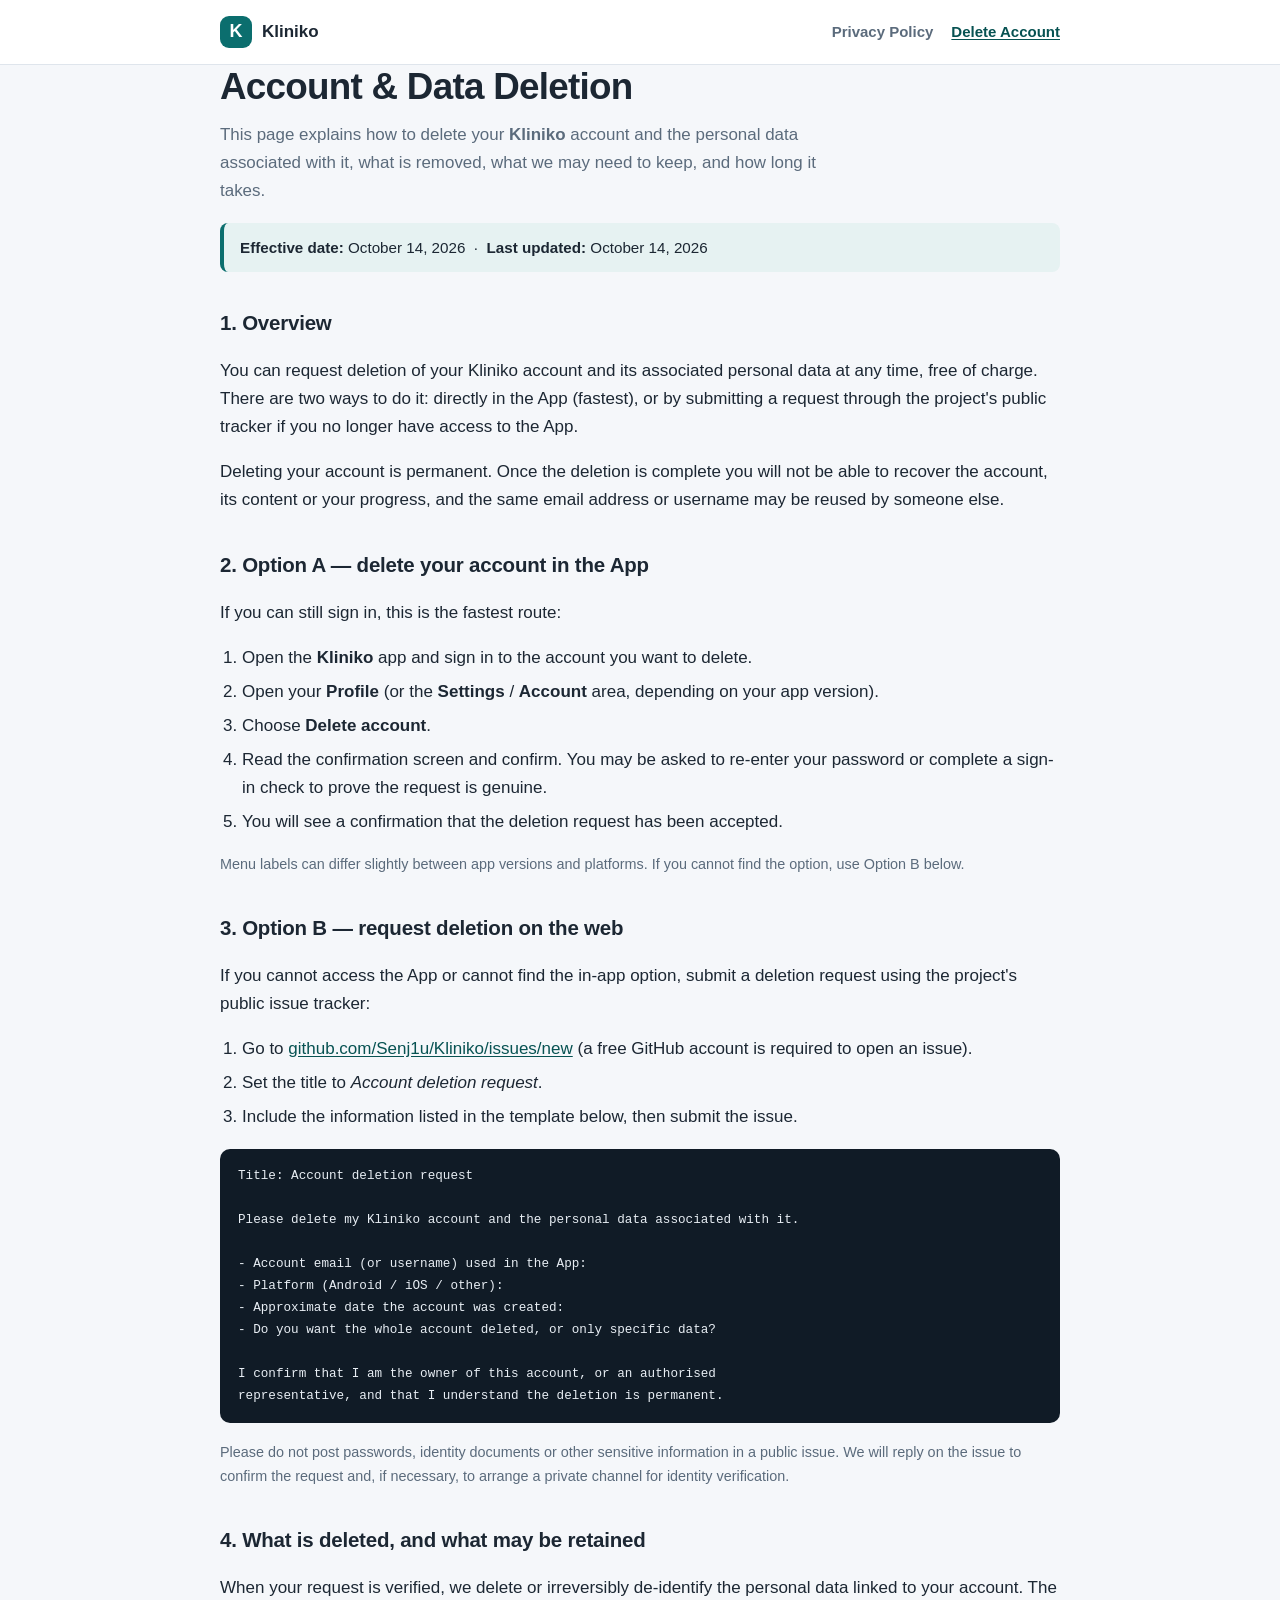
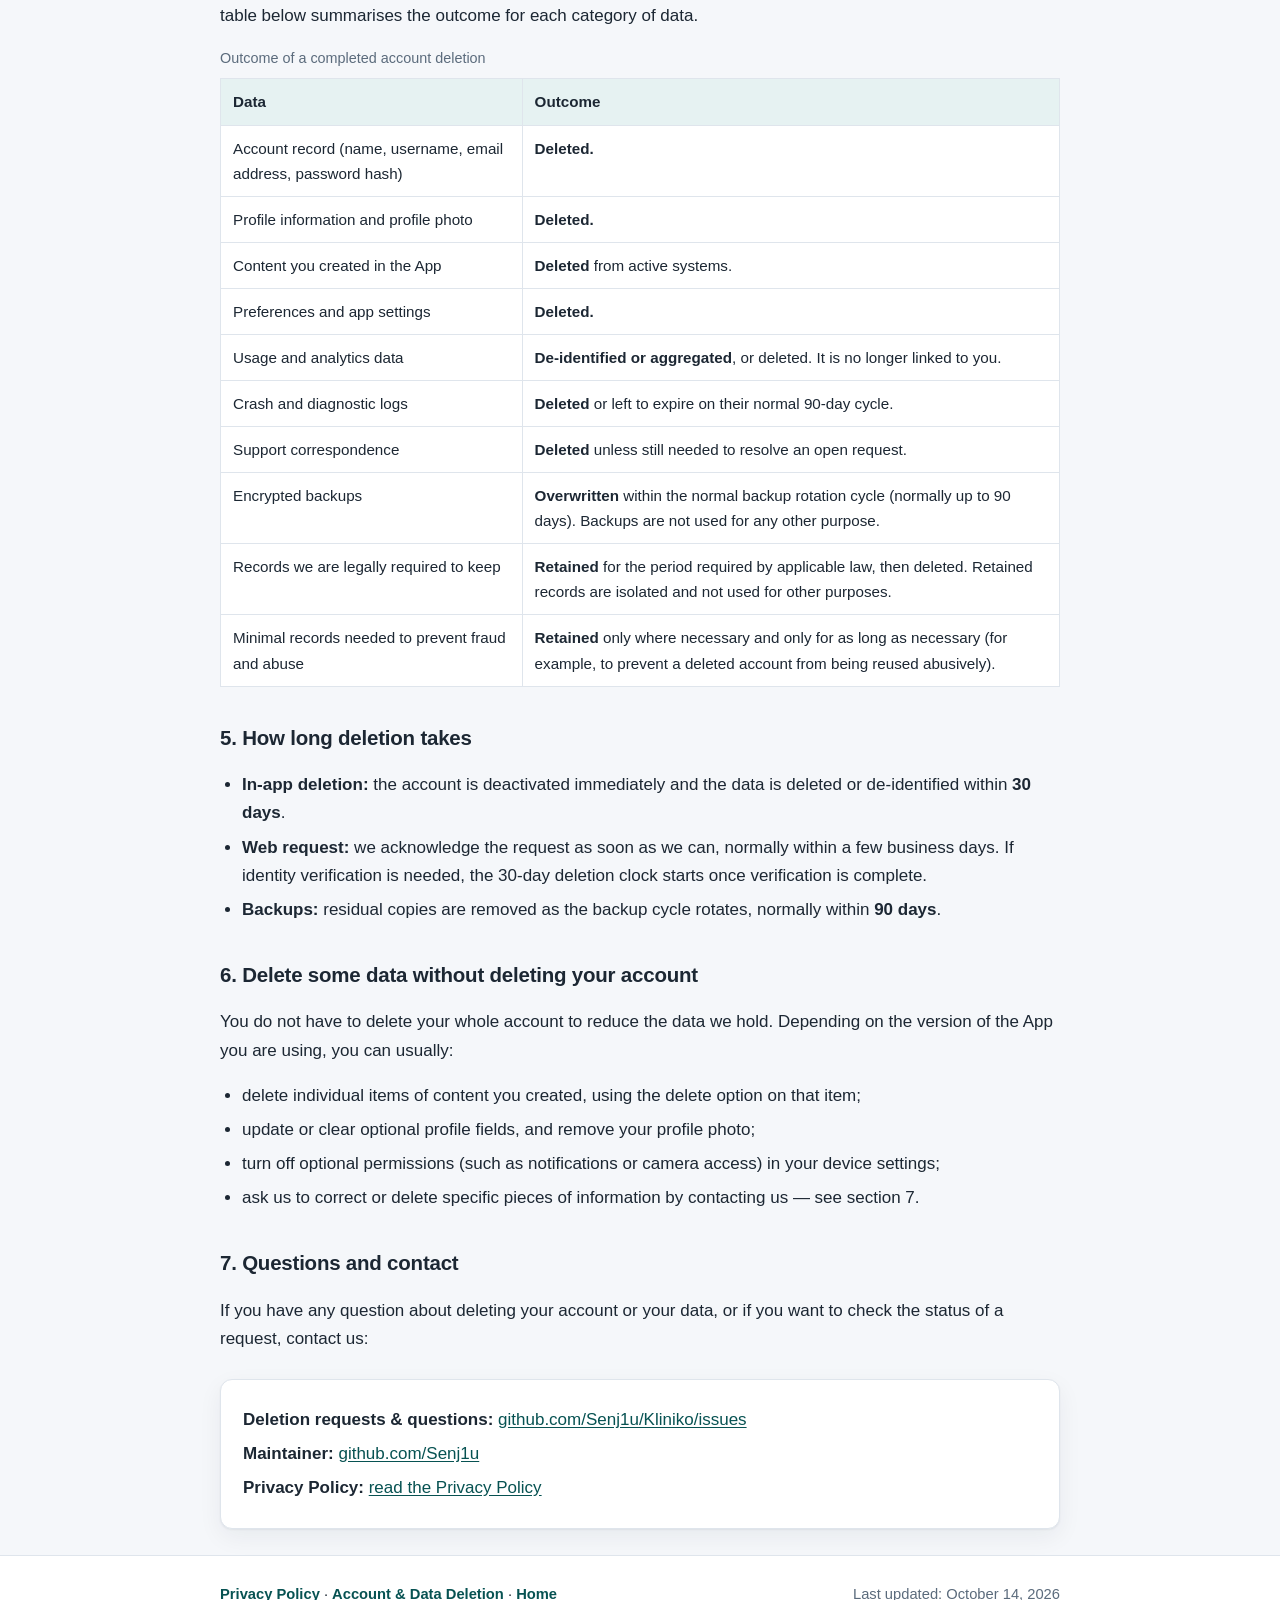
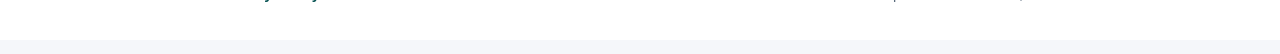
==== delete-account.html @ 3fe558e6 "Add legal pages and GitHub Pages deployment workflow Publishes the Kliniko legal documents as a stat" ====
<!DOCTYPE html>
<html lang="en">
<head>
  <meta charset="utf-8" />
  <meta name="viewport" content="width=device-width, initial-scale=1" />
  <title>Account &amp; Data Deletion &mdash; Kliniko</title>
  <meta name="description" content="How to delete your Kliniko account and personal data: in-app steps, web request instructions, what is deleted, what is retained, and how long it takes." />
  <link rel="stylesheet" href="assets/style.css" />
</head>
<body>
  <a class="skip-link" href="#main">Skip to content</a>

  <header class="site-header">
    <div class="wrap">
      <a class="brand" href="index.html">
        <span class="brand-mark" aria-hidden="true">K</span>
        <span class="brand-name">Kliniko</span>
      </a>
      <nav class="site-nav" aria-label="Legal documents">
        <a href="privacy.html">Privacy Policy</a>
        <a href="delete-account.html" aria-current="page">Delete Account</a>
      </nav>
    </div>
  </header>

  <main id="main" class="wrap">
    <h1>Account &amp; Data Deletion</h1>
    <p class="lede">
      This page explains how to delete your <strong>Kliniko</strong> account and the personal data
      associated with it, what is removed, what we may need to keep, and how long it takes.
    </p>

    <div class="meta">
      <p>
        <strong>Effective date:</strong> October 14, 2026 &nbsp;&middot;&nbsp;
        <strong>Last updated:</strong> October 14, 2026
      </p>
    </div>

    <h2 id="overview">1. Overview</h2>
    <p>
      You can request deletion of your Kliniko account and its associated personal data at any time,
      free of charge. There are two ways to do it: directly in the App (fastest), or by submitting a
      request through the project's public tracker if you no longer have access to the App.
    </p>
    <p>
      Deleting your account is permanent. Once the deletion is complete you will not be able to
      recover the account, its content or your progress, and the same email address or username may
      be reused by someone else.
    </p>

    <h2 id="in-app">2. Option A &mdash; delete your account in the App</h2>
    <p>If you can still sign in, this is the fastest route:</p>
    <ol>
      <li>Open the <strong>Kliniko</strong> app and sign in to the account you want to delete.</li>
      <li>Open your <strong>Profile</strong> (or the <strong>Settings</strong> / <strong>Account</strong>
        area, depending on your app version).</li>
      <li>Choose <strong>Delete account</strong>.</li>
      <li>Read the confirmation screen and confirm. You may be asked to re-enter your password or
        complete a sign-in check to prove the request is genuine.</li>
      <li>You will see a confirmation that the deletion request has been accepted.</li>
    </ol>
    <p class="muted">
      Menu labels can differ slightly between app versions and platforms. If you cannot find the
      option, use Option B below.
    </p>

    <h2 id="web-request">3. Option B &mdash; request deletion on the web</h2>
    <p>
      If you cannot access the App or cannot find the in-app option, submit a deletion request using
      the project's public issue tracker:
    </p>
    <ol>
      <li>Go to
        <a href="https://github.com/Senj1u/Kliniko/issues/new" rel="noopener">github.com/Senj1u/Kliniko/issues/new</a>
        (a free GitHub account is required to open an issue).</li>
      <li>Set the title to <em>Account deletion request</em>.</li>
      <li>Include the information listed in the template below, then submit the issue.</li>
    </ol>

    <pre><code>Title: Account deletion request

Please delete my Kliniko account and the personal data associated with it.

- Account email (or username) used in the App:
- Platform (Android / iOS / other):
- Approximate date the account was created:
- Do you want the whole account deleted, or only specific data?

I confirm that I am the owner of this account, or an authorised
representative, and that I understand the deletion is permanent.</code></pre>

    <p class="muted">
      Please do not post passwords, identity documents or other sensitive information in a public
      issue. We will reply on the issue to confirm the request and, if necessary, to arrange a
      private channel for identity verification.
    </p>

    <h2 id="what-is-deleted">4. What is deleted, and what may be retained</h2>
    <p>
      When your request is verified, we delete or irreversibly de-identify the personal data linked
      to your account. The table below summarises the outcome for each category of data.
    </p>
    <table>
      <caption>Outcome of a completed account deletion</caption>
      <thead>
        <tr>
          <th scope="col">Data</th>
          <th scope="col">Outcome</th>
        </tr>
      </thead>
      <tbody>
        <tr>
          <td>Account record (name, username, email address, password hash)</td>
          <td><strong>Deleted.</strong></td>
        </tr>
        <tr>
          <td>Profile information and profile photo</td>
          <td><strong>Deleted.</strong></td>
        </tr>
        <tr>
          <td>Content you created in the App</td>
          <td><strong>Deleted</strong> from active systems.</td>
        </tr>
        <tr>
          <td>Preferences and app settings</td>
          <td><strong>Deleted.</strong></td>
        </tr>
        <tr>
          <td>Usage and analytics data</td>
          <td><strong>De-identified or aggregated</strong>, or deleted. It is no longer linked to you.</td>
        </tr>
        <tr>
          <td>Crash and diagnostic logs</td>
          <td><strong>Deleted</strong> or left to expire on their normal 90-day cycle.</td>
        </tr>
        <tr>
          <td>Support correspondence</td>
          <td><strong>Deleted</strong> unless still needed to resolve an open request.</td>
        </tr>
        <tr>
          <td>Encrypted backups</td>
          <td><strong>Overwritten</strong> within the normal backup rotation cycle (normally up to 90
            days). Backups are not used for any other purpose.</td>
        </tr>
        <tr>
          <td>Records we are legally required to keep</td>
          <td><strong>Retained</strong> for the period required by applicable law, then deleted.
            Retained records are isolated and not used for other purposes.</td>
        </tr>
        <tr>
          <td>Minimal records needed to prevent fraud and abuse</td>
          <td><strong>Retained</strong> only where necessary and only for as long as necessary
            (for example, to prevent a deleted account from being reused abusively).</td>
        </tr>
      </tbody>
    </table>

    <h2 id="timing">5. How long deletion takes</h2>
    <ul>
      <li><strong>In-app deletion:</strong> the account is deactivated immediately and the data is
        deleted or de-identified within <strong>30 days</strong>.</li>
      <li><strong>Web request:</strong> we acknowledge the request as soon as we can, normally within
        a few business days. If identity verification is needed, the 30-day deletion clock starts
        once verification is complete.</li>
      <li><strong>Backups:</strong> residual copies are removed as the backup cycle rotates, normally
        within <strong>90 days</strong>.</li>
    </ul>

    <h2 id="partial">6. Delete some data without deleting your account</h2>
    <p>
      You do not have to delete your whole account to reduce the data we hold. Depending on the
      version of the App you are using, you can usually:
    </p>
    <ul>
      <li>delete individual items of content you created, using the delete option on that item;</li>
      <li>update or clear optional profile fields, and remove your profile photo;</li>
      <li>turn off optional permissions (such as notifications or camera access) in your device
        settings;</li>
      <li>ask us to correct or delete specific pieces of information by contacting us &mdash; see
        section 7.</li>
    </ul>

    <h2 id="contact">7. Questions and contact</h2>
    <p>
      If you have any question about deleting your account or your data, or if you want to check the
      status of a request, contact us:
    </p>
    <div class="panel">
      <ul class="link-list">
        <li><strong>Deletion requests &amp; questions:</strong>
          <a href="https://github.com/Senj1u/Kliniko/issues" rel="noopener">github.com/Senj1u/Kliniko/issues</a></li>
        <li><strong>Maintainer:</strong>
          <a href="https://github.com/Senj1u" rel="noopener">github.com/Senj1u</a></li>
        <li><strong>Privacy Policy:</strong>
          <a href="privacy.html">read the Privacy Policy</a></li>
      </ul>
    </div>
  </main>

  <footer class="site-footer">
    <div class="wrap">
      <p>
        <a href="privacy.html">Privacy Policy</a>
        <span aria-hidden="true">&middot;</span>
        <a href="delete-account.html">Account &amp; Data Deletion</a>
        <span aria-hidden="true">&middot;</span>
        <a href="index.html">Home</a>
      </p>
      <p class="muted">Last updated: October 14, 2026</p>
    </div>
  </footer>
</body>
</html>
---- assets/style.css ----
/* Kliniko legal pages — shared stylesheet (self-contained, no external requests) */
:root {
  --bg: #f5f7fa;
  --surface: #ffffff;
  --text: #1c2733;
  --muted: #5b6b7c;
  --line: #dfe5ec;
  --accent: #0b6e6e;
  --accent-dark: #075252;
  --accent-soft: #e6f2f2;
  --radius: 12px;
  --shadow: 0 1px 2px rgba(16, 32, 48, .06), 0 8px 24px rgba(16, 32, 48, .06);
}

*, *::before, *::after { box-sizing: border-box; }

html { -webkit-text-size-adjust: 100%; scroll-behavior: smooth; }

body {
  margin: 0;
  background: var(--bg);
  color: var(--text);
  font-family: -apple-system, BlinkMacSystemFont, "Segoe UI", Roboto, "Helvetica Neue", Arial, sans-serif;
  font-size: 17px;
  line-height: 1.65;
}

.wrap { width: 100%; max-width: 880px; margin: 0 auto; padding: 0 20px; }

.skip-link {
  position: absolute; left: -9999px; top: 0;
  background: var(--accent); color: #fff; padding: 10px 16px; border-radius: 0 0 8px 0; z-index: 10;
}
.skip-link:focus { left: 0; }

a { color: var(--accent-dark); text-underline-offset: 2px; }
a:hover { color: var(--accent); }
a:focus-visible { outline: 3px solid var(--accent); outline-offset: 2px; border-radius: 3px; }

/* ---------- Header ---------- */
.site-header {
  background: var(--surface);
  border-bottom: 1px solid var(--line);
  position: sticky; top: 0; z-index: 5;
}
.site-header .wrap {
  display: flex; flex-wrap: wrap; align-items: center; justify-content: space-between;
  gap: 8px 20px; min-height: 64px;
}
.brand { display: inline-flex; align-items: center; gap: 10px; text-decoration: none; color: var(--text); font-weight: 700; }
.brand-mark {
  display: inline-grid; place-items: center;
  width: 32px; height: 32px; border-radius: 9px;
  background: var(--accent); color: #fff; font-size: 18px; font-weight: 700;
}
.site-nav { display: flex; flex-wrap: wrap; gap: 18px; }
.site-nav a { text-decoration: none; color: var(--muted); font-size: 15px; font-weight: 600; }
.site-nav a:hover, .site-nav a[aria-current="page"] { color: var(--accent-dark); text-decoration: underline; }

/* ---------- Layout ---------- */
main { padding: 36px 20px 56px; }
h1 { font-size: clamp(1.7rem, 4vw, 2.3rem); line-height: 1.2; margin: 0 0 12px; letter-spacing: -.02em; }
h2 { font-size: 1.28rem; margin: 34px 0 10px; letter-spacing: -.01em; }
h3 { font-size: 1.06rem; margin: 22px 0 8px; }
p, li { color: var(--text); }
ul, ol { padding-left: 22px; }
li { margin: 6px 0; }
.lede { font-size: 1.06rem; color: var(--muted); margin: 0 0 8px; max-width: 68ch; }
.muted { color: var(--muted); font-size: .9rem; }
hr { border: 0; border-top: 1px solid var(--line); margin: 34px 0; }

/* ---------- Cards (index) ---------- */
.cards { display: grid; grid-template-columns: repeat(auto-fit, minmax(260px, 1fr)); gap: 18px; margin: 28px 0 8px; }
.card {
  display: block; background: var(--surface); border: 1px solid var(--line);
  border-radius: var(--radius); padding: 22px; text-decoration: none; color: inherit;
  box-shadow: var(--shadow); transition: transform .12s ease, border-color .12s ease;
}
.card:hover { transform: translateY(-2px); border-color: var(--accent); }
.card h2 { margin: 0 0 8px; font-size: 1.15rem; color: var(--accent-dark); }
.card p { margin: 0 0 14px; color: var(--muted); font-size: .95rem; }
.card-cta { font-weight: 600; font-size: .95rem; color: var(--accent-dark); }

/* ---------- Panels / tables ---------- */
.panel {
  background: var(--surface); border: 1px solid var(--line);
  border-radius: var(--radius); padding: 20px 22px; margin: 26px 0; box-shadow: var(--shadow);
}
.panel > :first-child { margin-top: 0; }
.panel > :last-child { margin-bottom: 0; }
.link-list { list-style: none; padding: 0; margin: 12px 0 0; }
.link-list li { margin: 6px 0; word-break: break-word; }
.meta { background: var(--accent-soft); border-left: 4px solid var(--accent); padding: 12px 16px; border-radius: 8px; margin: 18px 0; }
.meta p { margin: 0; font-size: .95rem; }

.toc { background: var(--surface); border: 1px solid var(--line); border-radius: var(--radius); padding: 18px 22px; margin: 24px 0 8px; }
.toc h2 { margin: 0 0 10px; font-size: 1rem; text-transform: uppercase; letter-spacing: .06em; color: var(--muted); }
.toc ol { margin: 0; columns: 2; column-gap: 32px; font-size: .95rem; }

table { width: 100%; border-collapse: collapse; margin: 16px 0; font-size: .95rem; background: var(--surface); }
caption { text-align: left; font-size: .9rem; color: var(--muted); padding-bottom: 8px; }
th, td { border: 1px solid var(--line); padding: 10px 12px; text-align: left; vertical-align: top; }
th { background: var(--accent-soft); font-weight: 700; }

pre {
  background: #101b26; color: #e8eef4;
  padding: 16px 18px; border-radius: 10px; margin: 18px 0;
  overflow-x: auto; font-size: .86rem; line-height: 1.6;
}
pre code { font-family: ui-monospace, SFMono-Regular, Menlo, Consolas, "Liberation Mono", monospace; }
code { font-family: ui-monospace, SFMono-Regular, Menlo, Consolas, "Liberation Mono", monospace; font-size: .92em; }

/* ---------- Footer ---------- */
.site-footer { border-top: 1px solid var(--line); background: var(--surface); padding: 26px 0 34px; }
.site-footer .wrap { display: flex; flex-wrap: wrap; gap: 6px 16px; justify-content: space-between; align-items: baseline; }
.site-footer p { margin: 0; font-size: .92rem; }
.site-footer a { text-decoration: none; font-weight: 600; }

@media (max-width: 560px) {
  body { font-size: 16px; }
  .toc ol { columns: 1; }
  main { padding-top: 26px; }
}

@media print {
  .site-header, .site-footer, .toc, .skip-link { display: none; }
  body { background: #fff; font-size: 11pt; }
  .panel, .card { box-shadow: none; border-color: #bbb; }
  a { color: inherit; }
}
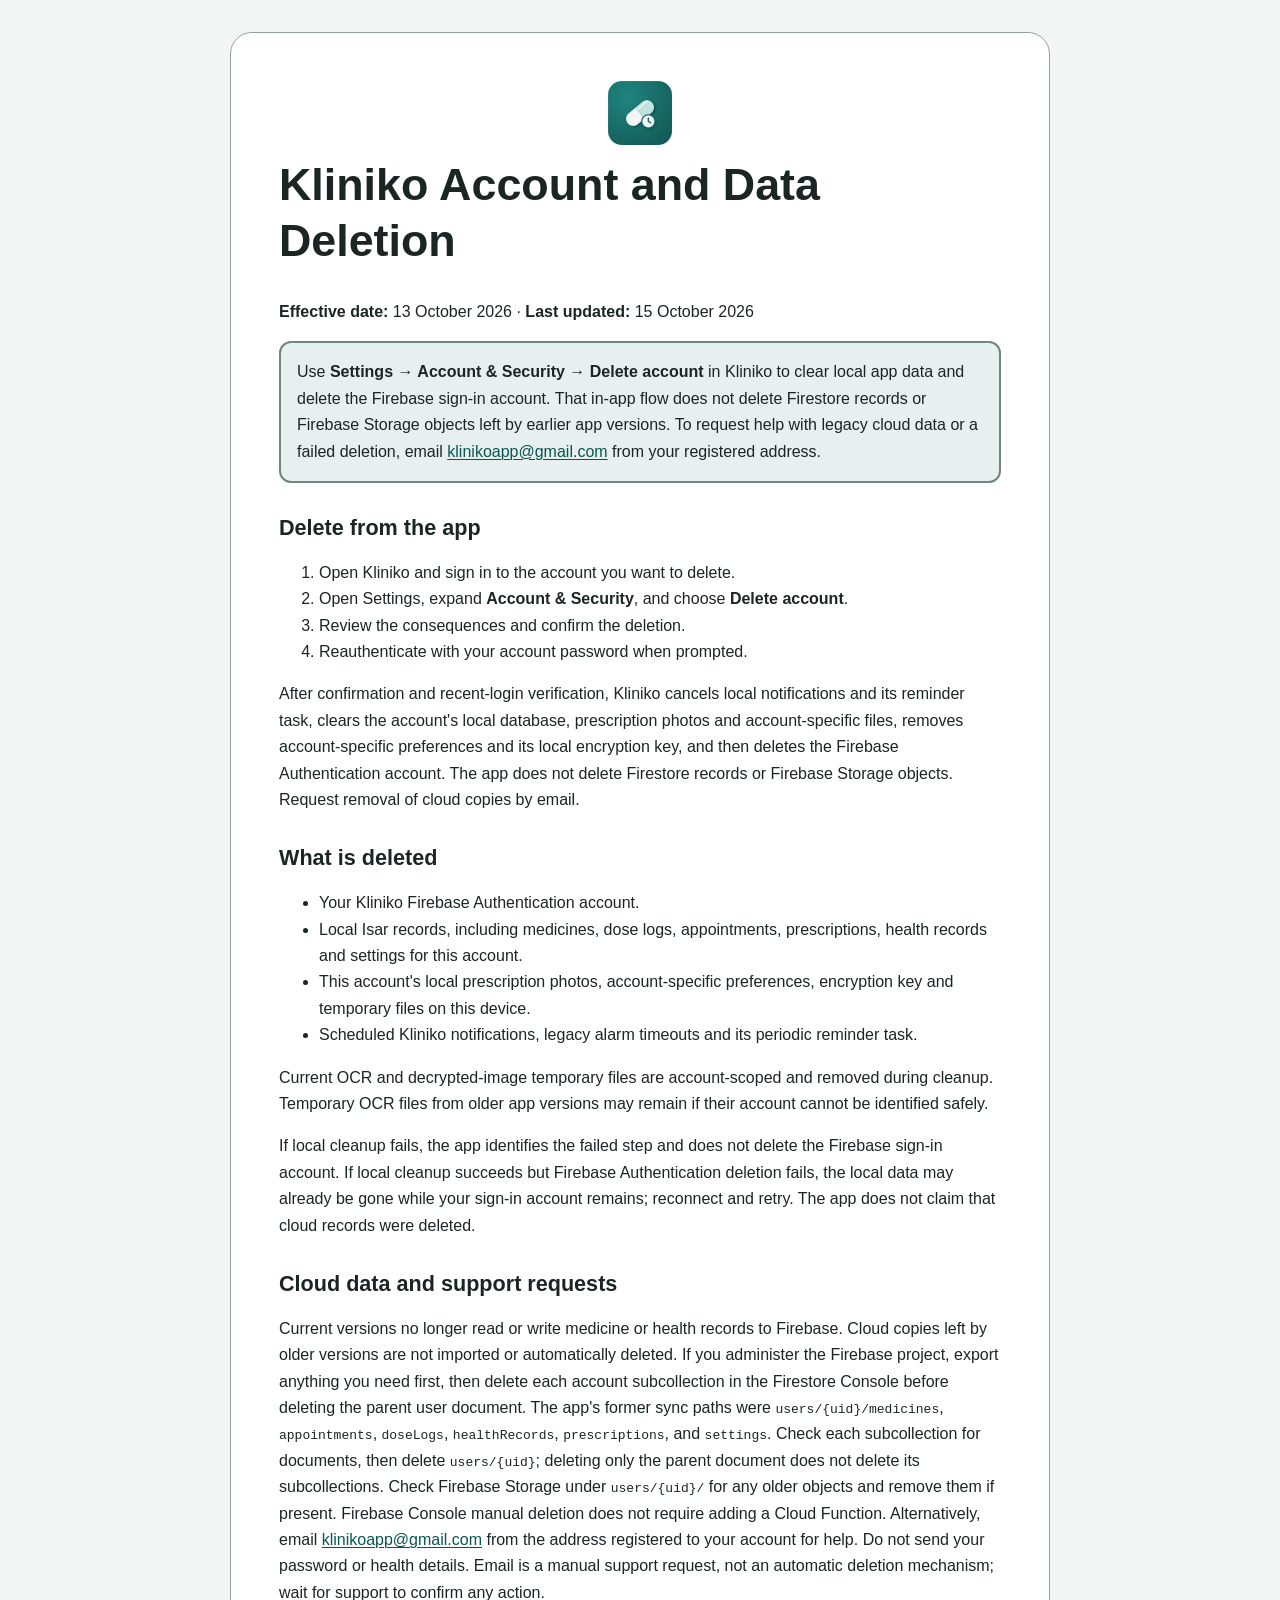
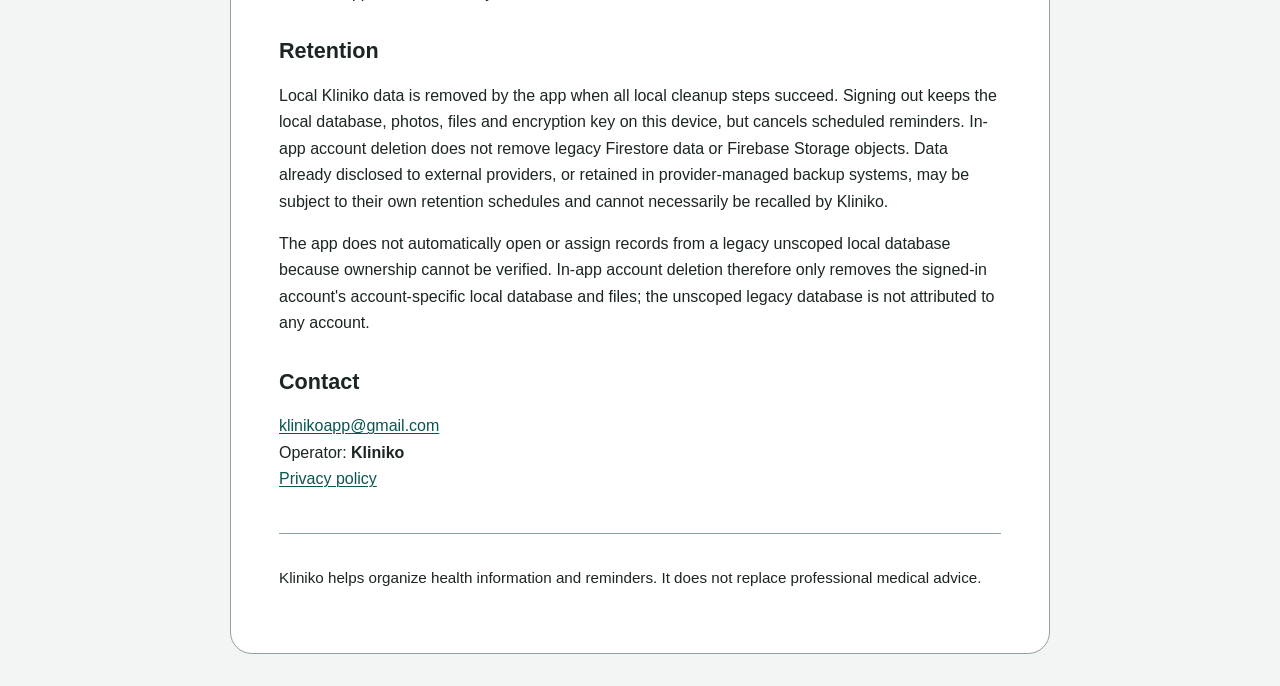
==== commit c3283fe3: "Publish corrected privacy policy and account-deletion pages - Replace privacy.html with the policy t" ====
--- a/delete-account.html
+++ b/delete-account.html
@@ -1,214 +1,179 @@
-<!DOCTYPE html>
+<!doctype html>
 <html lang="en">
-<head>
-  <meta charset="utf-8" />
-  <meta name="viewport" content="width=device-width, initial-scale=1" />
-  <title>Account &amp; Data Deletion &mdash; Kliniko</title>
-  <meta name="description" content="How to delete your Kliniko account and personal data: in-app steps, web request instructions, what is deleted, what is retained, and how long it takes." />
-  <link rel="stylesheet" href="assets/style.css" />
-</head>
-<body>
-  <a class="skip-link" href="#main">Skip to content</a>
+  <head>
+    <meta charset="utf-8">
+    <meta name="viewport" content="width=device-width, initial-scale=1">
+    <meta name="description" content="How to delete a Kliniko account and its data.">
+    <meta name="color-scheme" content="light">
+    <title>Kliniko Account and Data Deletion</title>
+    <link rel="icon" type="image/png" href="assets/icon.png">
+    <style>
+      :root {
+        color-scheme: light;
+        font-family: Arial, Helvetica, sans-serif;
+        color: #1b2524;
+        background: #f2f5f4;
+        line-height: 1.65;
+      }
+      body { margin: 0; }
+      main {
+        box-sizing: border-box;
+        width: min(100% - 32px, 820px);
+        margin: 32px auto;
+        padding: clamp(22px, 5vw, 48px);
+        background: #fff;
+        border: 1px solid #8fa39f;
+        border-radius: 22px;
+      }
+      h1, h2 { line-height: 1.25; }
+      h1 { margin-top: 0; font-size: clamp(2rem, 6vw, 2.8rem); }
+      h2 { margin-top: 2rem; font-size: 1.35rem; }
+      a {
+        color: #075651;
+        text-decoration-thickness: 0.08em;
+        text-underline-offset: 0.15em;
+      }
+      a:focus-visible { outline: 3px solid #075651; outline-offset: 3px; }
+      .notice {
+        padding: 16px;
+        border: 2px solid #6f8682;
+        border-radius: 12px;
+        background: #e7f0ee;
+      }
+      footer {
+        margin-top: 2.5rem;
+        padding-top: 1rem;
+        border-top: 1px solid #8fa39f;
+        font-size: 0.95rem;
+      }
+    </style>
+  </head>
+  <body>
+    <main>
+      <header>
+        <img src="assets/icon.png" alt="Kliniko" width="64" height="64" style="display:block;margin:0 auto 12px;border-radius:14px;">
+        <h1>Kliniko Account and Data Deletion</h1>
+        <p>
+          <strong>Effective date:</strong> 13 October 2026 &middot;
+          <strong>Last updated:</strong> 15 October 2026
+        </p>
+      </header>
 
-  <header class="site-header">
-    <div class="wrap">
-      <a class="brand" href="index.html">
-        <span class="brand-mark" aria-hidden="true">K</span>
-        <span class="brand-name">Kliniko</span>
-      </a>
-      <nav class="site-nav" aria-label="Legal documents">
-        <a href="privacy.html">Privacy Policy</a>
-        <a href="delete-account.html" aria-current="page">Delete Account</a>
-      </nav>
-    </div>
-  </header>
+      <p class="notice">
+        Use <strong>Settings → Account &amp; Security → Delete account</strong> in
+        Kliniko to
+        clear local app data and delete the Firebase sign-in account. That
+        in-app flow does not delete Firestore records or Firebase Storage
+        objects left by earlier app versions. To request help with legacy
+        cloud data or a failed deletion, email
+        <a href="mailto:klinikoapp@gmail.com">klinikoapp@gmail.com</a> from
+        your registered address.
+      </p>
 
-  <main id="main" class="wrap">
-    <h1>Account &amp; Data Deletion</h1>
-    <p class="lede">
-      This page explains how to delete your <strong>Kliniko</strong> account and the personal data
-      associated with it, what is removed, what we may need to keep, and how long it takes.
-    </p>
+      <h2>Delete from the app</h2>
+      <ol>
+        <li>Open Kliniko and sign in to the account you want to delete.</li>
+        <li>
+          Open Settings, expand <strong>Account &amp; Security</strong>, and
+          choose <strong>Delete account</strong>.
+        </li>
+        <li>Review the consequences and confirm the deletion.</li>
+        <li>Reauthenticate with your account password when prompted.</li>
+      </ol>
+      <p>
+        After confirmation and recent-login verification, Kliniko cancels
+        local notifications and its reminder task, clears the account's local
+        database, prescription photos and account-specific files, removes
+        account-specific preferences and its local encryption key, and then
+        deletes the Firebase Authentication account. The app does not delete
+        Firestore records or Firebase Storage objects. Request removal of
+        cloud copies by email.
+      </p>
 
-    <div class="meta">
+      <h2>What is deleted</h2>
+      <ul>
+        <li>Your Kliniko Firebase Authentication account.</li>
+        <li>
+          Local Isar records, including medicines, dose logs, appointments,
+          prescriptions, health records and settings for this account.
+        </li>
+        <li>
+          This account's local prescription photos, account-specific
+          preferences, encryption key and temporary files on this device.
+        </li>
+        <li>
+          Scheduled Kliniko notifications, legacy alarm timeouts and its
+          periodic reminder task.
+        </li>
+      </ul>
       <p>
-        <strong>Effective date:</strong> October 14, 2026 &nbsp;&middot;&nbsp;
-        <strong>Last updated:</strong> October 14, 2026
+        Current OCR and decrypted-image temporary files are account-scoped and
+        removed during cleanup. Temporary OCR files from older app versions
+        may remain if their account cannot be identified safely.
       </p>
-    </div>
+      <p>
+        If local cleanup fails, the app identifies the failed step and does
+        not delete the Firebase sign-in account. If local cleanup succeeds but
+        Firebase Authentication deletion fails, the local data may already be
+        gone while your sign-in account remains; reconnect and retry. The app
+        does not claim that cloud records were deleted.
+      </p>
 
-    <h2 id="overview">1. Overview</h2>
-    <p>
-      You can request deletion of your Kliniko account and its associated personal data at any time,
-      free of charge. There are two ways to do it: directly in the App (fastest), or by submitting a
-      request through the project's public tracker if you no longer have access to the App.
-    </p>
-    <p>
-      Deleting your account is permanent. Once the deletion is complete you will not be able to
-      recover the account, its content or your progress, and the same email address or username may
-      be reused by someone else.
-    </p>
+      <h2>Cloud data and support requests</h2>
+      <p>
+        Current versions no longer read or write medicine or health records to
+        Firebase. Cloud copies left by older versions are not imported or
+        automatically deleted. If you administer the Firebase project, export
+        anything you need first, then delete each account subcollection in the
+        Firestore Console before deleting the parent user document. The app's
+        former sync paths were
+        <code>users/{uid}/medicines</code>,
+        <code>appointments</code>, <code>doseLogs</code>,
+        <code>healthRecords</code>, <code>prescriptions</code>, and
+        <code>settings</code>. Check each subcollection for documents, then
+        delete <code>users/{uid}</code>; deleting only the parent document
+        does not delete its subcollections. Check Firebase Storage under
+        <code>users/{uid}/</code> for any older objects and remove them if
+        present. Firebase Console manual deletion does not require adding a
+        Cloud Function.
+        Alternatively, email
+        <a href="mailto:klinikoapp@gmail.com">klinikoapp@gmail.com</a> from
+        the address registered to your account for help. Do not send your
+        password or health details. Email is a manual support request, not an
+        automatic deletion mechanism; wait for support to confirm any action.
+      </p>
 
-    <h2 id="in-app">2. Option A &mdash; delete your account in the App</h2>
-    <p>If you can still sign in, this is the fastest route:</p>
-    <ol>
-      <li>Open the <strong>Kliniko</strong> app and sign in to the account you want to delete.</li>
-      <li>Open your <strong>Profile</strong> (or the <strong>Settings</strong> / <strong>Account</strong>
-        area, depending on your app version).</li>
-      <li>Choose <strong>Delete account</strong>.</li>
-      <li>Read the confirmation screen and confirm. You may be asked to re-enter your password or
-        complete a sign-in check to prove the request is genuine.</li>
-      <li>You will see a confirmation that the deletion request has been accepted.</li>
-    </ol>
-    <p class="muted">
-      Menu labels can differ slightly between app versions and platforms. If you cannot find the
-      option, use Option B below.
-    </p>
+      <h2>Retention</h2>
+      <p>
+        Local Kliniko data is removed by the app when all local cleanup steps
+        succeed. Signing out keeps the local database, photos, files and
+        encryption key on this device, but cancels scheduled reminders.
+        In-app account deletion does not remove legacy Firestore data or
+        Firebase Storage objects. Data already disclosed to external
+        providers, or retained in provider-managed backup systems, may be
+        subject to their own retention schedules and cannot necessarily be
+        recalled by Kliniko.
+      </p>
+      <p>
+        The app does not automatically open or assign records from a legacy
+        unscoped local database because ownership cannot be verified. In-app
+        account deletion therefore only removes the signed-in account's
+        account-specific local database and files; the unscoped legacy
+        database is not attributed to any account.
+      </p>
 
-    <h2 id="web-request">3. Option B &mdash; request deletion on the web</h2>
-    <p>
-      If you cannot access the App or cannot find the in-app option, submit a deletion request using
-      the project's public issue tracker:
-    </p>
-    <ol>
-      <li>Go to
-        <a href="https://github.com/Senj1u/Kliniko/issues/new" rel="noopener">github.com/Senj1u/Kliniko/issues/new</a>
-        (a free GitHub account is required to open an issue).</li>
-      <li>Set the title to <em>Account deletion request</em>.</li>
-      <li>Include the information listed in the template below, then submit the issue.</li>
-    </ol>
-
-    <pre><code>Title: Account deletion request
-
-Please delete my Kliniko account and the personal data associated with it.
-
-- Account email (or username) used in the App:
-- Platform (Android / iOS / other):
-- Approximate date the account was created:
-- Do you want the whole account deleted, or only specific data?
-
-I confirm that I am the owner of this account, or an authorised
-representative, and that I understand the deletion is permanent.</code></pre>
-
-    <p class="muted">
-      Please do not post passwords, identity documents or other sensitive information in a public
-      issue. We will reply on the issue to confirm the request and, if necessary, to arrange a
-      private channel for identity verification.
-    </p>
-
-    <h2 id="what-is-deleted">4. What is deleted, and what may be retained</h2>
-    <p>
-      When your request is verified, we delete or irreversibly de-identify the personal data linked
-      to your account. The table below summarises the outcome for each category of data.
-    </p>
-    <table>
-      <caption>Outcome of a completed account deletion</caption>
-      <thead>
-        <tr>
-          <th scope="col">Data</th>
-          <th scope="col">Outcome</th>
-        </tr>
-      </thead>
-      <tbody>
-        <tr>
-          <td>Account record (name, username, email address, password hash)</td>
-          <td><strong>Deleted.</strong></td>
-        </tr>
-        <tr>
-          <td>Profile information and profile photo</td>
-          <td><strong>Deleted.</strong></td>
-        </tr>
-        <tr>
-          <td>Content you created in the App</td>
-          <td><strong>Deleted</strong> from active systems.</td>
-        </tr>
-        <tr>
-          <td>Preferences and app settings</td>
-          <td><strong>Deleted.</strong></td>
-        </tr>
-        <tr>
-          <td>Usage and analytics data</td>
-          <td><strong>De-identified or aggregated</strong>, or deleted. It is no longer linked to you.</td>
-        </tr>
-        <tr>
-          <td>Crash and diagnostic logs</td>
-          <td><strong>Deleted</strong> or left to expire on their normal 90-day cycle.</td>
-        </tr>
-        <tr>
-          <td>Support correspondence</td>
-          <td><strong>Deleted</strong> unless still needed to resolve an open request.</td>
-        </tr>
-        <tr>
-          <td>Encrypted backups</td>
-          <td><strong>Overwritten</strong> within the normal backup rotation cycle (normally up to 90
-            days). Backups are not used for any other purpose.</td>
-        </tr>
-        <tr>
-          <td>Records we are legally required to keep</td>
-          <td><strong>Retained</strong> for the period required by applicable law, then deleted.
-            Retained records are isolated and not used for other purposes.</td>
-        </tr>
-        <tr>
-          <td>Minimal records needed to prevent fraud and abuse</td>
-          <td><strong>Retained</strong> only where necessary and only for as long as necessary
-            (for example, to prevent a deleted account from being reused abusively).</td>
-        </tr>
-      </tbody>
-    </table>
-
-    <h2 id="timing">5. How long deletion takes</h2>
-    <ul>
-      <li><strong>In-app deletion:</strong> the account is deactivated immediately and the data is
-        deleted or de-identified within <strong>30 days</strong>.</li>
-      <li><strong>Web request:</strong> we acknowledge the request as soon as we can, normally within
-        a few business days. If identity verification is needed, the 30-day deletion clock starts
-        once verification is complete.</li>
-      <li><strong>Backups:</strong> residual copies are removed as the backup cycle rotates, normally
-        within <strong>90 days</strong>.</li>
-    </ul>
-
-    <h2 id="partial">6. Delete some data without deleting your account</h2>
-    <p>
-      You do not have to delete your whole account to reduce the data we hold. Depending on the
-      version of the App you are using, you can usually:
-    </p>
-    <ul>
-      <li>delete individual items of content you created, using the delete option on that item;</li>
-      <li>update or clear optional profile fields, and remove your profile photo;</li>
-      <li>turn off optional permissions (such as notifications or camera access) in your device
-        settings;</li>
-      <li>ask us to correct or delete specific pieces of information by contacting us &mdash; see
-        section 7.</li>
-    </ul>
-
-    <h2 id="contact">7. Questions and contact</h2>
-    <p>
-      If you have any question about deleting your account or your data, or if you want to check the
-      status of a request, contact us:
-    </p>
-    <div class="panel">
-      <ul class="link-list">
-        <li><strong>Deletion requests &amp; questions:</strong>
-          <a href="https://github.com/Senj1u/Kliniko/issues" rel="noopener">github.com/Senj1u/Kliniko/issues</a></li>
-        <li><strong>Maintainer:</strong>
-          <a href="https://github.com/Senj1u" rel="noopener">github.com/Senj1u</a></li>
-        <li><strong>Privacy Policy:</strong>
-          <a href="privacy.html">read the Privacy Policy</a></li>
-      </ul>
-    </div>
-  </main>
-
-  <footer class="site-footer">
-    <div class="wrap">
+      <h2>Contact</h2>
       <p>
-        <a href="privacy.html">Privacy Policy</a>
-        <span aria-hidden="true">&middot;</span>
-        <a href="delete-account.html">Account &amp; Data Deletion</a>
-        <span aria-hidden="true">&middot;</span>
-        <a href="index.html">Home</a>
+        <a href="mailto:klinikoapp@gmail.com">klinikoapp@gmail.com</a><br>
+        Operator: <strong>Kliniko</strong><br>
+        <a href="privacy.html">Privacy policy</a>
       </p>
-      <p class="muted">Last updated: October 14, 2026</p>
-    </div>
-  </footer>
-</body>
+      <footer>
+        <p>
+          Kliniko helps organize health information and reminders. It does not
+          replace professional medical advice.
+        </p>
+      </footer>
+    </main>
+  </body>
 </html>
